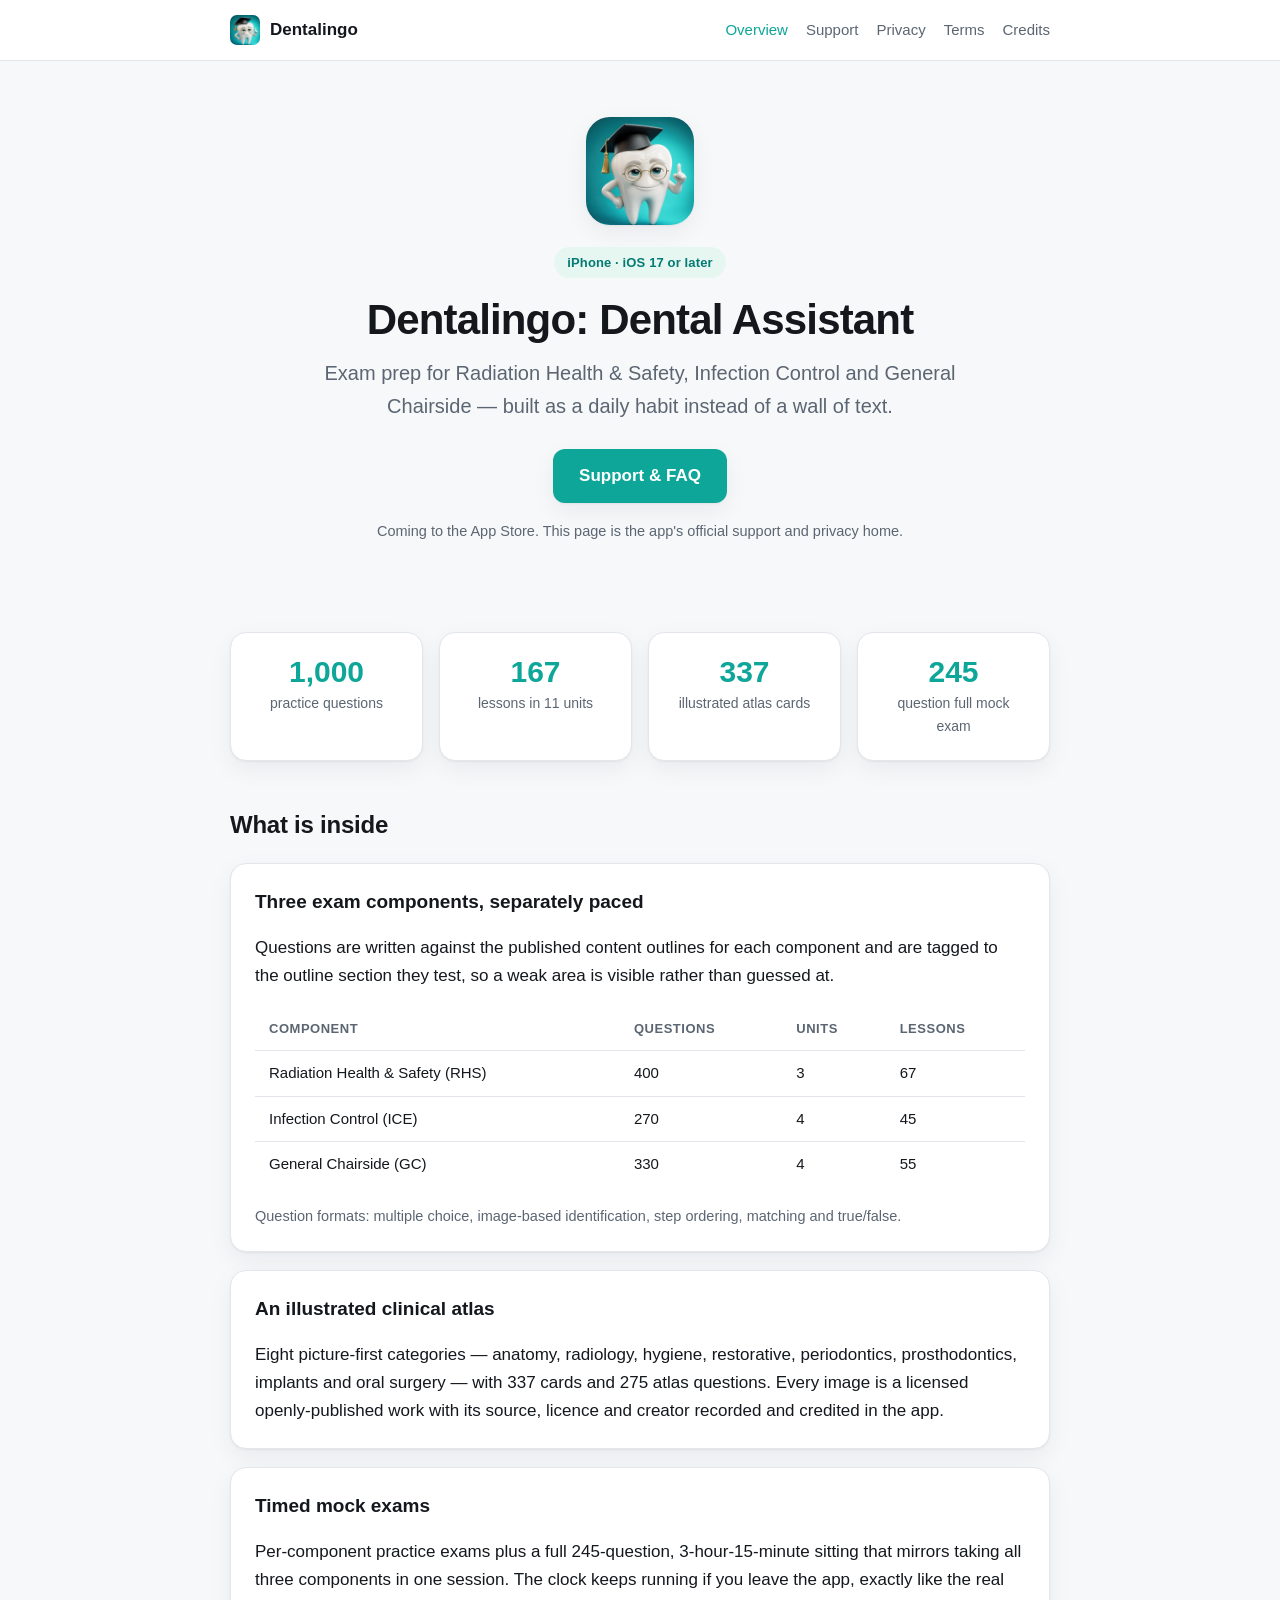
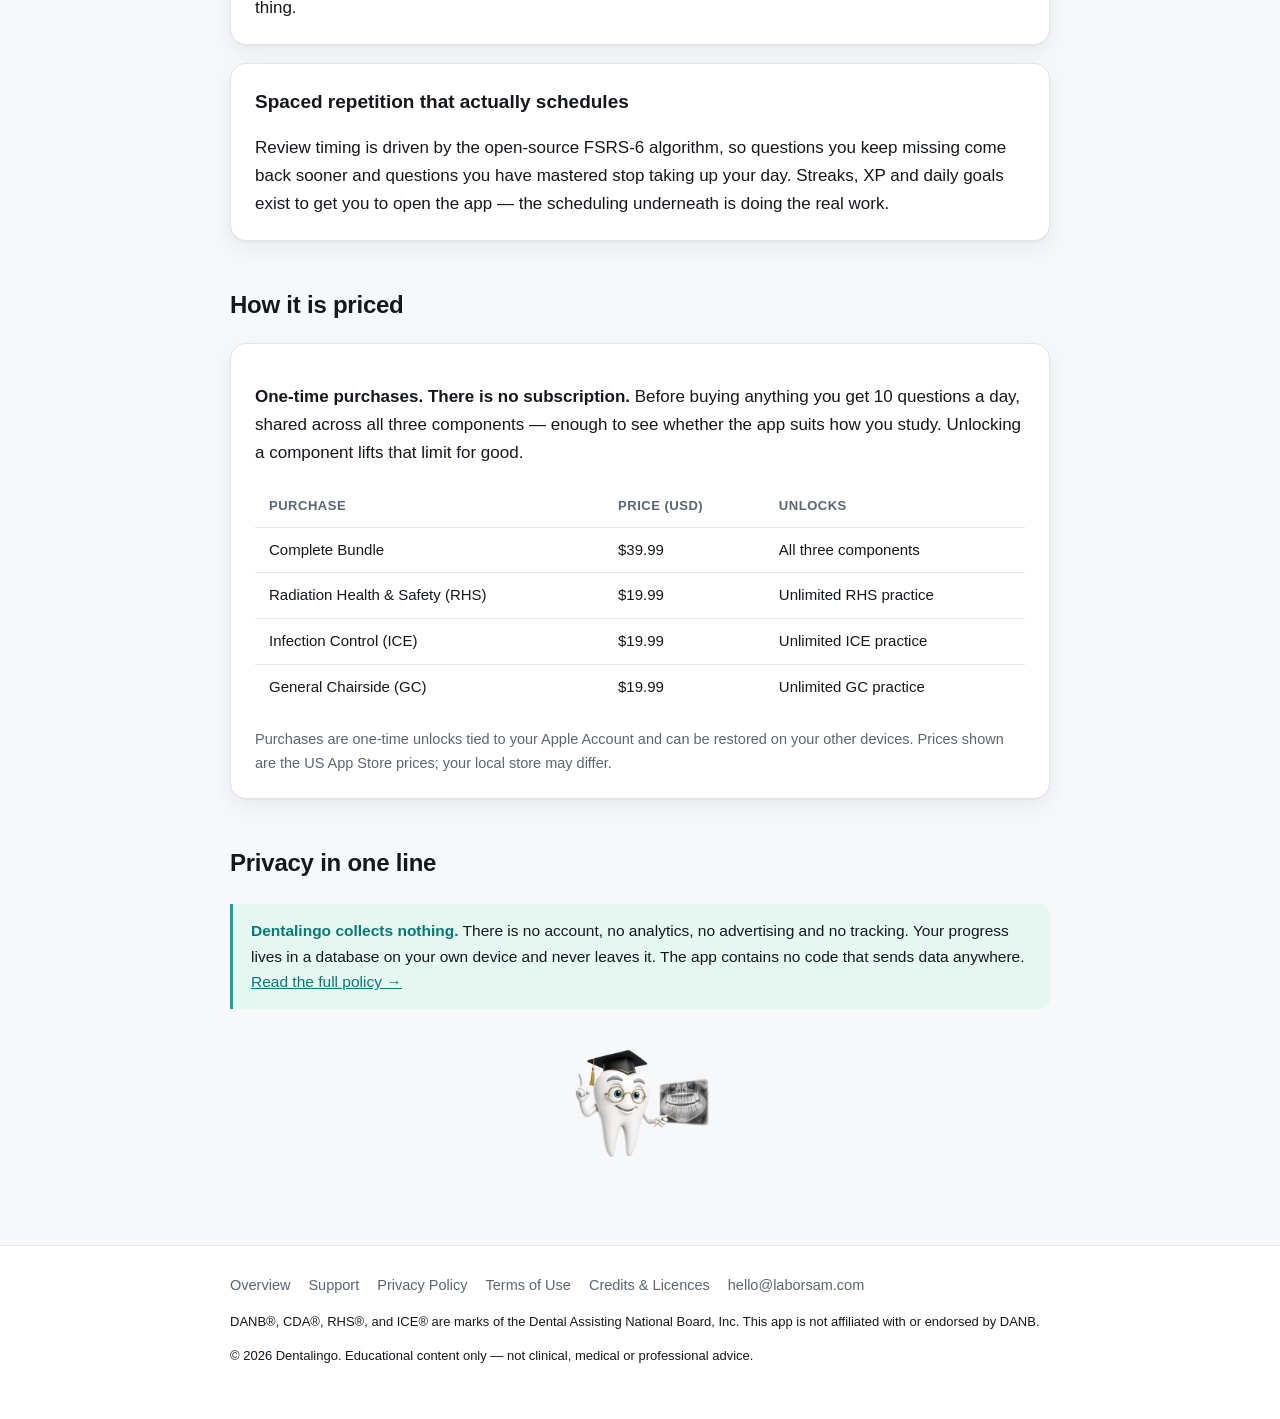
==== dentalingo/index.html @ 99e1a81d "Publish the App Store-facing pages for Dentalingo Apple requires a reachable Support URL and Privacy" ====
<!doctype html>
<html lang="en">
<head>
<meta charset="utf-8">
<meta name="viewport" content="width=device-width, initial-scale=1">
<title>Dentalingo — Dental Assistant Exam Prep for RHS, ICE &amp; GC</title>
<meta name="description" content="Dentalingo is an iOS study app for dental assisting certification exams: 1,000 practice questions across Radiation Health &amp; Safety, Infection Control and General Chairside, an illustrated clinical atlas, and timed mock exams. One-time purchase, no subscription, no account, no tracking.">
<link rel="icon" href="../assets/favicon.png">
<link rel="apple-touch-icon" href="../assets/apple-touch-icon.png">
<link rel="stylesheet" href="../assets/style.css">
<meta property="og:title" content="Dentalingo — Dental Assistant Exam Prep">
<meta property="og:description" content="1,000 practice questions, an illustrated clinical atlas and timed mock exams for RHS, ICE and General Chairside. iPhone. One-time purchase.">
<meta property="og:type" content="website">
</head>
<body>

<header class="site-head">
  <div class="wrap">
    <a class="brand" href="./"><img src="../assets/favicon.png" alt="">Dentalingo</a>
    <nav class="site-nav">
      <a href="./" aria-current="page">Overview</a>
      <a href="support/">Support</a>
      <a href="privacy/">Privacy</a>
      <a href="terms/">Terms</a>
      <a href="credits/">Credits</a>
    </nav>
  </div>
</header>

<div class="wrap">

  <section class="hero">
    <img class="icon" src="../assets/app-icon.png" alt="Dentalingo app icon">
    <span class="badge">iPhone · iOS 17 or later</span>
    <h1>Dentalingo: Dental Assistant</h1>
    <p class="lede">Exam prep for Radiation Health &amp; Safety, Infection Control and
    General Chairside — built as a daily habit instead of a wall of text.</p>
    <p style="margin-top:26px"><a class="btn" href="support/">Support &amp; FAQ</a></p>
    <p class="meta" style="margin-top:14px">Coming to the App Store. This page is the app's
    official support and privacy home.</p>
  </section>

  <main>

    <div class="grid stats">
      <div class="card stat"><span class="n">1,000</span><span class="l">practice questions</span></div>
      <div class="card stat"><span class="n">167</span><span class="l">lessons in 11 units</span></div>
      <div class="card stat"><span class="n">337</span><span class="l">illustrated atlas cards</span></div>
      <div class="card stat"><span class="n">245</span><span class="l">question full mock exam</span></div>
    </div>

    <h2>What is inside</h2>

    <div class="card">
      <h3>Three exam components, separately paced</h3>
      <p>Questions are written against the published content outlines for each component
      and are tagged to the outline section they test, so a weak area is visible rather
      than guessed at.</p>
      <div class="table-scroll">
      <table>
        <thead><tr><th>Component</th><th>Questions</th><th>Units</th><th>Lessons</th></tr></thead>
        <tbody>
          <tr><td>Radiation Health &amp; Safety (RHS)</td><td>400</td><td>3</td><td>67</td></tr>
          <tr><td>Infection Control (ICE)</td><td>270</td><td>4</td><td>45</td></tr>
          <tr><td>General Chairside (GC)</td><td>330</td><td>4</td><td>55</td></tr>
        </tbody>
      </table>
      </div>
      <p class="meta">Question formats: multiple choice, image-based identification,
      step ordering, matching and true/false.</p>
    </div>

    <div class="card">
      <h3>An illustrated clinical atlas</h3>
      <p>Eight picture-first categories — anatomy, radiology, hygiene, restorative,
      periodontics, prosthodontics, implants and oral surgery — with 337 cards and 275
      atlas questions. Every image is a licensed openly-published work with its source,
      licence and creator recorded and credited in the app.</p>
    </div>

    <div class="card">
      <h3>Timed mock exams</h3>
      <p>Per-component practice exams plus a full 245-question, 3-hour-15-minute sitting
      that mirrors taking all three components in one session. The clock keeps running if
      you leave the app, exactly like the real thing.</p>
    </div>

    <div class="card">
      <h3>Spaced repetition that actually schedules</h3>
      <p>Review timing is driven by the open-source FSRS-6 algorithm, so questions you keep
      missing come back sooner and questions you have mastered stop taking up your day.
      Streaks, XP and daily goals exist to get you to open the app — the scheduling underneath
      is doing the real work.</p>
    </div>

    <h2>How it is priced</h2>
    <div class="card">
      <p><strong>One-time purchases. There is no subscription.</strong> Before buying
      anything you get 10 questions a day, shared across all three components — enough to
      see whether the app suits how you study. Unlocking a component lifts that limit for
      good.</p>
      <div class="table-scroll">
      <table>
        <thead><tr><th>Purchase</th><th>Price (USD)</th><th>Unlocks</th></tr></thead>
        <tbody>
          <tr><td>Complete Bundle</td><td>$39.99</td><td>All three components</td></tr>
          <tr><td>Radiation Health &amp; Safety (RHS)</td><td>$19.99</td><td>Unlimited RHS practice</td></tr>
          <tr><td>Infection Control (ICE)</td><td>$19.99</td><td>Unlimited ICE practice</td></tr>
          <tr><td>General Chairside (GC)</td><td>$19.99</td><td>Unlimited GC practice</td></tr>
        </tbody>
      </table>
      </div>
      <p class="meta">Purchases are one-time unlocks tied to your Apple Account and can be
      restored on your other devices. Prices shown are the US App Store prices; your local
      store may differ.</p>
    </div>

    <h2>Privacy in one line</h2>
    <div class="note">
      <strong>Dentalingo collects nothing.</strong> There is no account, no analytics, no
      advertising and no tracking. Your progress lives in a database on your own device
      and never leaves it. The app contains no code that sends data anywhere.
      <a href="privacy/">Read the full policy →</a>
    </div>

    <img class="mascot" src="../assets/mascot-teaching.png" alt="">

  </main>
</div>

<footer class="site-foot">
  <div class="wrap">
    <div class="links">
      <a href="./">Overview</a>
      <a href="support/">Support</a>
      <a href="privacy/">Privacy Policy</a>
      <a href="terms/">Terms of Use</a>
      <a href="credits/">Credits &amp; Licences</a>
      <a href="mailto:hello@laborsam.com">hello@laborsam.com</a>
    </div>
    <p class="legal">DANB&reg;, CDA&reg;, RHS&reg;, and ICE&reg; are marks of the Dental
    Assisting National Board, Inc. This app is not affiliated with or endorsed by DANB.</p>
    <p class="legal">&copy; 2026 Dentalingo. Educational content only — not clinical,
    medical or professional advice.</p>
  </div>
</footer>

</body>
</html>
---- assets/style.css ----
/* Dentalingo site — palette lifted from the app's DesignSystem.swift */
:root {
  --teal:        #0DA699;
  --teal-dark:   #057A73;
  --teal-wash:   #E6F7F2;
  --success:     #26AD61;
  --streak:      #F58C24;
  --xp:          #F2B829;
  --heart:       #EB4D61;

  --bg:          #F7F8FA;
  --surface:     #FFFFFF;
  --border:      #E3E6EB;
  --text:        #14181D;
  --text-2:      #5B6672;
  --shadow:      0 1px 2px rgba(20,24,29,.05), 0 8px 24px rgba(20,24,29,.06);
  --radius:      16px;
  --maxw:        860px;
}

@media (prefers-color-scheme: dark) {
  :root {
    --teal:      #17C2B2;
    --teal-dark: #0DA699;
    --teal-wash: #10312D;
    --bg:        #0E1114;
    --surface:   #171B20;
    --border:    #272D34;
    --text:      #EDF0F3;
    --text-2:    #9AA5B1;
    --shadow:    0 1px 2px rgba(0,0,0,.4), 0 8px 24px rgba(0,0,0,.3);
  }
}

* { box-sizing: border-box; }

html { -webkit-text-size-adjust: 100%; }

body {
  margin: 0;
  padding: 0;
  background: var(--bg);
  color: var(--text);
  font: 400 17px/1.65 -apple-system, BlinkMacSystemFont, "Segoe UI", Inter, Roboto,
        "Helvetica Neue", Arial, sans-serif;
  -webkit-font-smoothing: antialiased;
}

.wrap { max-width: var(--maxw); margin: 0 auto; padding: 0 20px; }

/* ---------- header ---------- */
.site-head {
  border-bottom: 1px solid var(--border);
  background: var(--surface);
  position: sticky; top: 0; z-index: 10;
  backdrop-filter: saturate(180%) blur(12px);
}
.site-head .wrap {
  display: flex; align-items: center; gap: 12px;
  min-height: 60px; flex-wrap: wrap;
}
.brand { display: flex; align-items: center; gap: 10px; text-decoration: none; color: var(--text); font-weight: 700; }
.brand img { width: 30px; height: 30px; border-radius: 7px; display: block; }
.site-nav { margin-left: auto; display: flex; gap: 18px; flex-wrap: wrap; }
.site-nav a { color: var(--text-2); text-decoration: none; font-size: 15px; font-weight: 500; }
.site-nav a:hover, .site-nav a[aria-current="page"] { color: var(--teal); }

/* ---------- hero ---------- */
.hero { padding: 56px 0 44px; text-align: center; }
.hero img.icon {
  width: 108px; height: 108px; border-radius: 24px;
  box-shadow: var(--shadow); display: block; margin: 0 auto 22px;
}
.hero h1 { font-size: clamp(30px, 6vw, 42px); line-height: 1.15; margin: 0 0 12px; letter-spacing: -.02em; }
.hero p.lede { font-size: clamp(17px, 3vw, 20px); color: var(--text-2); margin: 0 auto; max-width: 34em; }

.badge {
  display: inline-block; background: var(--teal-wash); color: var(--teal-dark);
  border-radius: 999px; padding: 5px 13px; font-size: 13px; font-weight: 700;
  letter-spacing: .01em; margin-bottom: 18px;
}
@media (prefers-color-scheme: dark) { .badge { color: var(--teal); } }

/* ---------- content ---------- */
main { padding: 8px 0 64px; }
h2 { font-size: 24px; letter-spacing: -.01em; margin: 44px 0 12px; }
h3 { font-size: 19px; margin: 30px 0 8px; }
p, li { color: var(--text); }
a { color: var(--teal-dark); }
@media (prefers-color-scheme: dark) { a { color: var(--teal); } }
ul, ol { padding-left: 22px; }
li { margin: 6px 0; }
hr { border: 0; border-top: 1px solid var(--border); margin: 40px 0; }

.card {
  background: var(--surface); border: 1px solid var(--border);
  border-radius: var(--radius); padding: 22px 24px; margin: 18px 0;
  box-shadow: var(--shadow);
}
.card h3 { margin-top: 0; }
.card > :last-child { margin-bottom: 0; }

.grid { display: grid; gap: 16px; grid-template-columns: repeat(auto-fit, minmax(230px, 1fr)); margin: 22px 0; }
.grid.stats { grid-template-columns: repeat(auto-fit, minmax(160px, 1fr)); }
.grid .card { margin: 0; }

.stat { text-align: center; }
.stat .n { display: block; font-size: 30px; font-weight: 800; color: var(--teal); line-height: 1.1; }
.stat .l { display: block; font-size: 14px; color: var(--text-2); margin-top: 4px; }

.btn {
  display: inline-block; background: var(--teal); color: #fff !important;
  text-decoration: none; font-weight: 700; padding: 13px 26px;
  border-radius: 12px; box-shadow: var(--shadow);
}
.btn:hover { background: var(--teal-dark); }
.btn.ghost { background: transparent; color: var(--teal-dark) !important; box-shadow: none; border: 1px solid var(--border); }
@media (prefers-color-scheme: dark) { .btn.ghost { color: var(--teal) !important; } }

.note {
  background: var(--teal-wash); border-left: 3px solid var(--teal);
  border-radius: 0 10px 10px 0; padding: 14px 18px; margin: 22px 0;
  font-size: 15.5px;
}
.note strong { color: var(--teal-dark); }
@media (prefers-color-scheme: dark) { .note strong { color: var(--teal); } }

.meta { color: var(--text-2); font-size: 14.5px; }

.mascot { display: block; margin: 0 auto; width: 150px; height: auto; }

/* ---------- tables ---------- */
.table-scroll { overflow-x: auto; margin: 18px 0; -webkit-overflow-scrolling: touch; }
table { border-collapse: collapse; width: 100%; font-size: 15px; min-width: 480px; }
th, td { text-align: left; padding: 10px 14px; border-bottom: 1px solid var(--border); vertical-align: top; }
th { font-weight: 700; color: var(--text-2); font-size: 13px; text-transform: uppercase; letter-spacing: .04em; }
tbody tr:last-child td { border-bottom: 0; }

/* ---------- footer ---------- */
.site-foot {
  border-top: 1px solid var(--border); background: var(--surface);
  padding: 28px 0 40px; font-size: 14.5px; color: var(--text-2);
}
.site-foot .links { display: flex; gap: 18px; flex-wrap: wrap; margin-bottom: 14px; }
.site-foot a { color: var(--text-2); text-decoration: none; }
.site-foot a:hover { color: var(--teal); }
.site-foot .legal { font-size: 13px; line-height: 1.6; }

.toc { font-size: 15.5px; }
.toc a { text-decoration: none; }
.toc a:hover { text-decoration: underline; }

@media (max-width: 560px) {
  .hero { padding: 40px 0 32px; }
  .card { padding: 18px; }
}
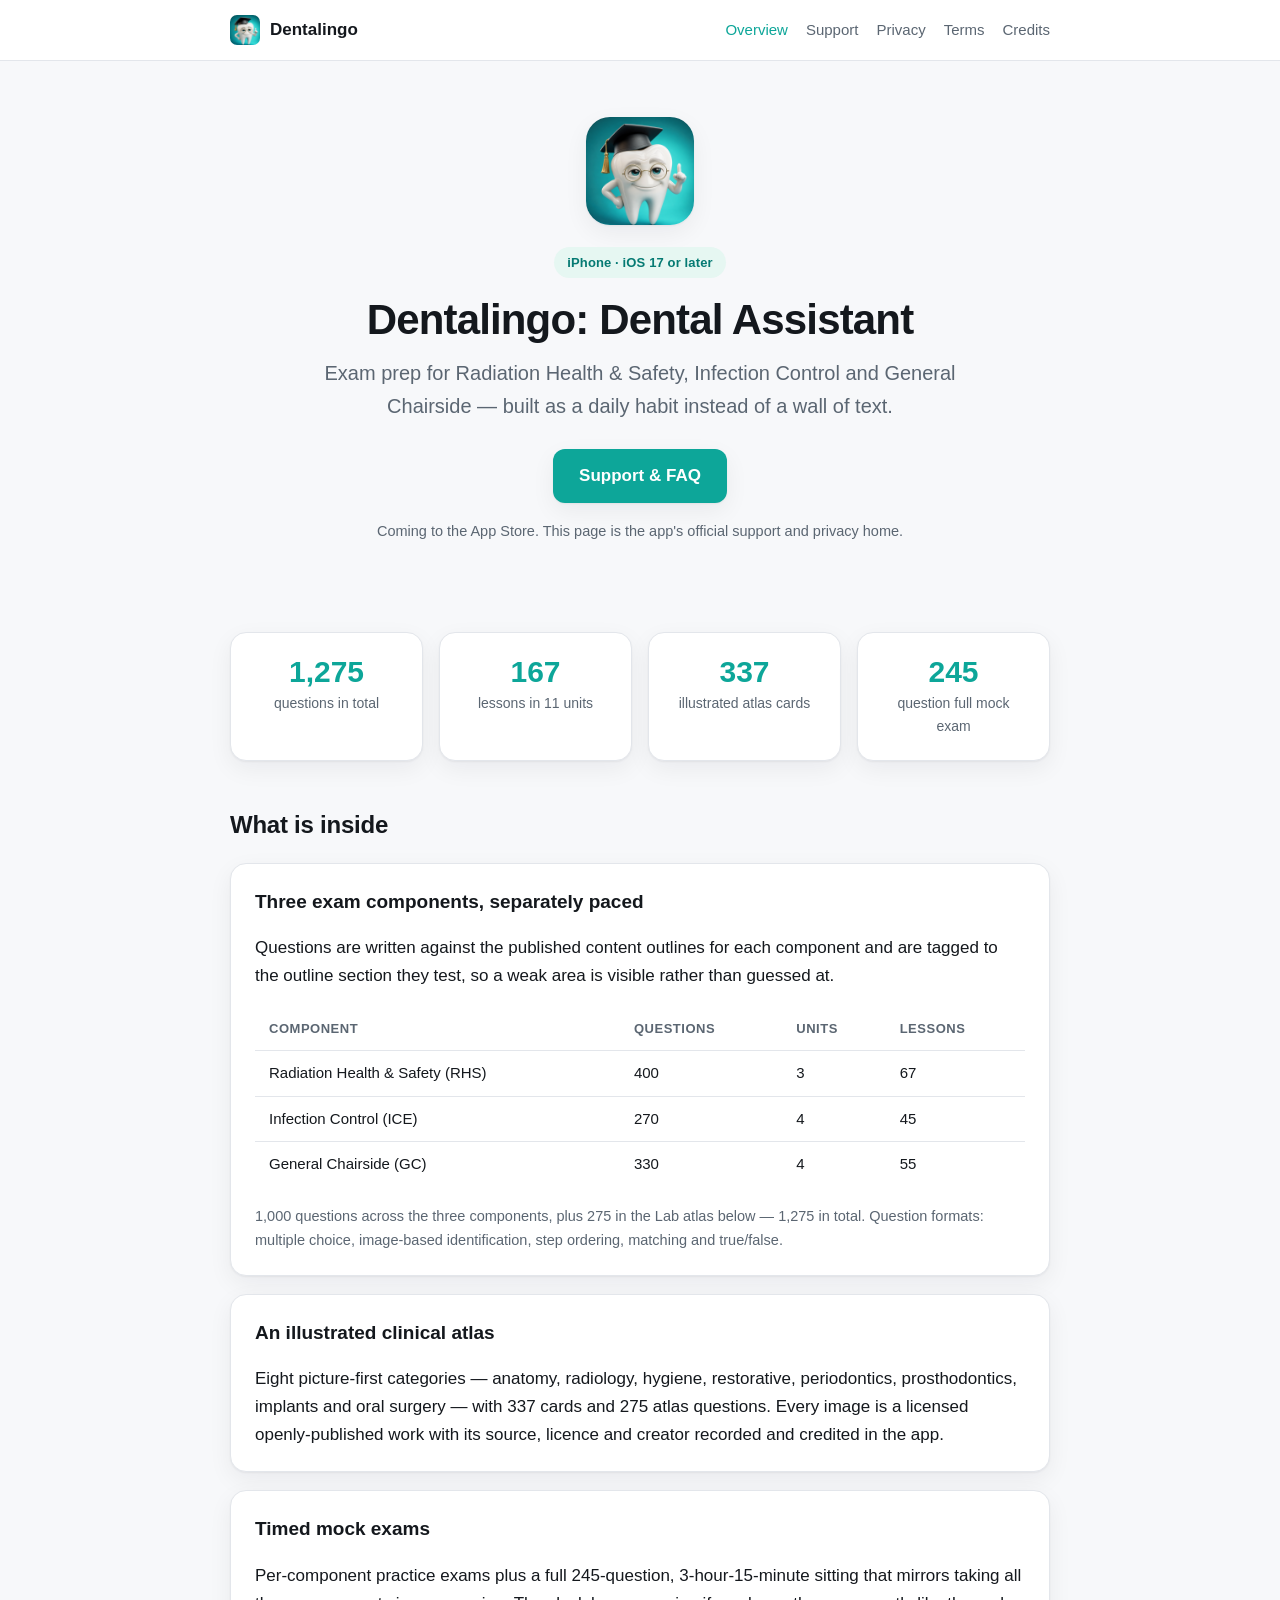
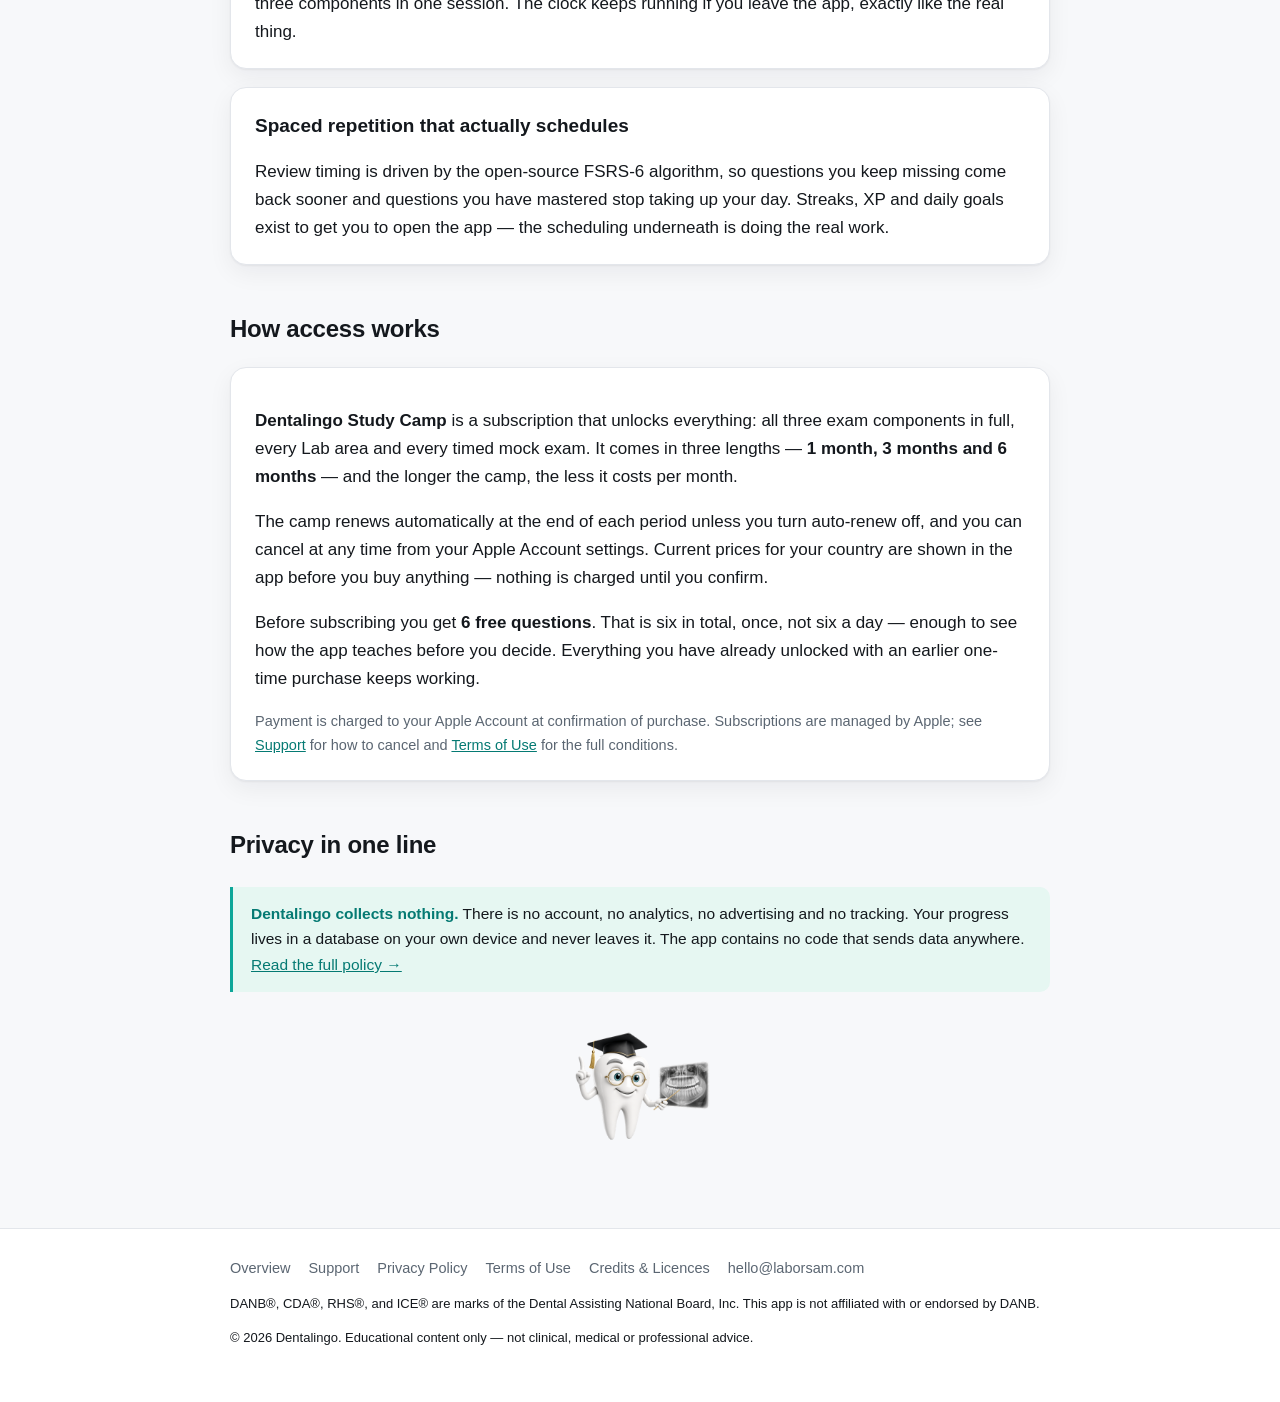
==== commit b3d1d26f: "Switch the pages to the Study Camp subscription, and drop every price The app no longer sells one-ti" ====
--- a/dentalingo/index.html
+++ b/dentalingo/index.html
@@ -4,12 +4,12 @@
 <meta charset="utf-8">
 <meta name="viewport" content="width=device-width, initial-scale=1">
 <title>Dentalingo — Dental Assistant Exam Prep for RHS, ICE &amp; GC</title>
-<meta name="description" content="Dentalingo is an iOS study app for dental assisting certification exams: 1,000 practice questions across Radiation Health &amp; Safety, Infection Control and General Chairside, an illustrated clinical atlas, and timed mock exams. One-time purchase, no subscription, no account, no tracking.">
+<meta name="description" content="Dentalingo is an iOS study app for dental assisting certification exams: 1,275 questions across Radiation Health &amp; Safety, Infection Control and General Chairside, an illustrated clinical atlas, and timed mock exams. No account, no tracking, works offline.">
 <link rel="icon" href="../assets/favicon.png">
 <link rel="apple-touch-icon" href="../assets/apple-touch-icon.png">
 <link rel="stylesheet" href="../assets/style.css">
 <meta property="og:title" content="Dentalingo — Dental Assistant Exam Prep">
-<meta property="og:description" content="1,000 practice questions, an illustrated clinical atlas and timed mock exams for RHS, ICE and General Chairside. iPhone. One-time purchase.">
+<meta property="og:description" content="1,275 questions, an illustrated clinical atlas and timed mock exams for RHS, ICE and General Chairside. iPhone.">
 <meta property="og:type" content="website">
 </head>
 <body>
@@ -43,7 +43,7 @@
   <main>
 
     <div class="grid stats">
-      <div class="card stat"><span class="n">1,000</span><span class="l">practice questions</span></div>
+      <div class="card stat"><span class="n">1,275</span><span class="l">questions in total</span></div>
       <div class="card stat"><span class="n">167</span><span class="l">lessons in 11 units</span></div>
       <div class="card stat"><span class="n">337</span><span class="l">illustrated atlas cards</span></div>
       <div class="card stat"><span class="n">245</span><span class="l">question full mock exam</span></div>
@@ -66,8 +66,9 @@
         </tbody>
       </table>
       </div>
-      <p class="meta">Question formats: multiple choice, image-based identification,
-      step ordering, matching and true/false.</p>
+      <p class="meta">1,000 questions across the three components, plus 275 in the Lab
+      atlas below — 1,275 in total. Question formats: multiple choice, image-based
+      identification, step ordering, matching and true/false.</p>
     </div>
 
     <div class="card">
@@ -93,26 +94,22 @@
       is doing the real work.</p>
     </div>
 
-    <h2>How it is priced</h2>
+    <h2>How access works</h2>
     <div class="card">
-      <p><strong>One-time purchases. There is no subscription.</strong> Before buying
-      anything you get 10 questions a day, shared across all three components — enough to
-      see whether the app suits how you study. Unlocking a component lifts that limit for
-      good.</p>
-      <div class="table-scroll">
-      <table>
-        <thead><tr><th>Purchase</th><th>Price (USD)</th><th>Unlocks</th></tr></thead>
-        <tbody>
-          <tr><td>Complete Bundle</td><td>$39.99</td><td>All three components</td></tr>
-          <tr><td>Radiation Health &amp; Safety (RHS)</td><td>$19.99</td><td>Unlimited RHS practice</td></tr>
-          <tr><td>Infection Control (ICE)</td><td>$19.99</td><td>Unlimited ICE practice</td></tr>
-          <tr><td>General Chairside (GC)</td><td>$19.99</td><td>Unlimited GC practice</td></tr>
-        </tbody>
-      </table>
-      </div>
-      <p class="meta">Purchases are one-time unlocks tied to your Apple Account and can be
-      restored on your other devices. Prices shown are the US App Store prices; your local
-      store may differ.</p>
+      <p><strong>Dentalingo Study Camp</strong> is a subscription that unlocks everything:
+      all three exam components in full, every Lab area and every timed mock exam. It comes
+      in three lengths — <strong>1 month, 3 months and 6 months</strong> — and the longer
+      the camp, the less it costs per month.</p>
+      <p>The camp renews automatically at the end of each period unless you turn auto-renew
+      off, and you can cancel at any time from your Apple Account settings. Current prices
+      for your country are shown in the app before you buy anything — nothing is charged
+      until you confirm.</p>
+      <p>Before subscribing you get <strong>6 free questions</strong>. That is six in total,
+      once, not six a day — enough to see how the app teaches before you decide. Everything
+      you have already unlocked with an earlier one-time purchase keeps working.</p>
+      <p class="meta">Payment is charged to your Apple Account at confirmation of purchase.
+      Subscriptions are managed by Apple; see <a href="support/">Support</a> for how to
+      cancel and <a href="terms/">Terms of Use</a> for the full conditions.</p>
     </div>
 
     <h2>Privacy in one line</h2>
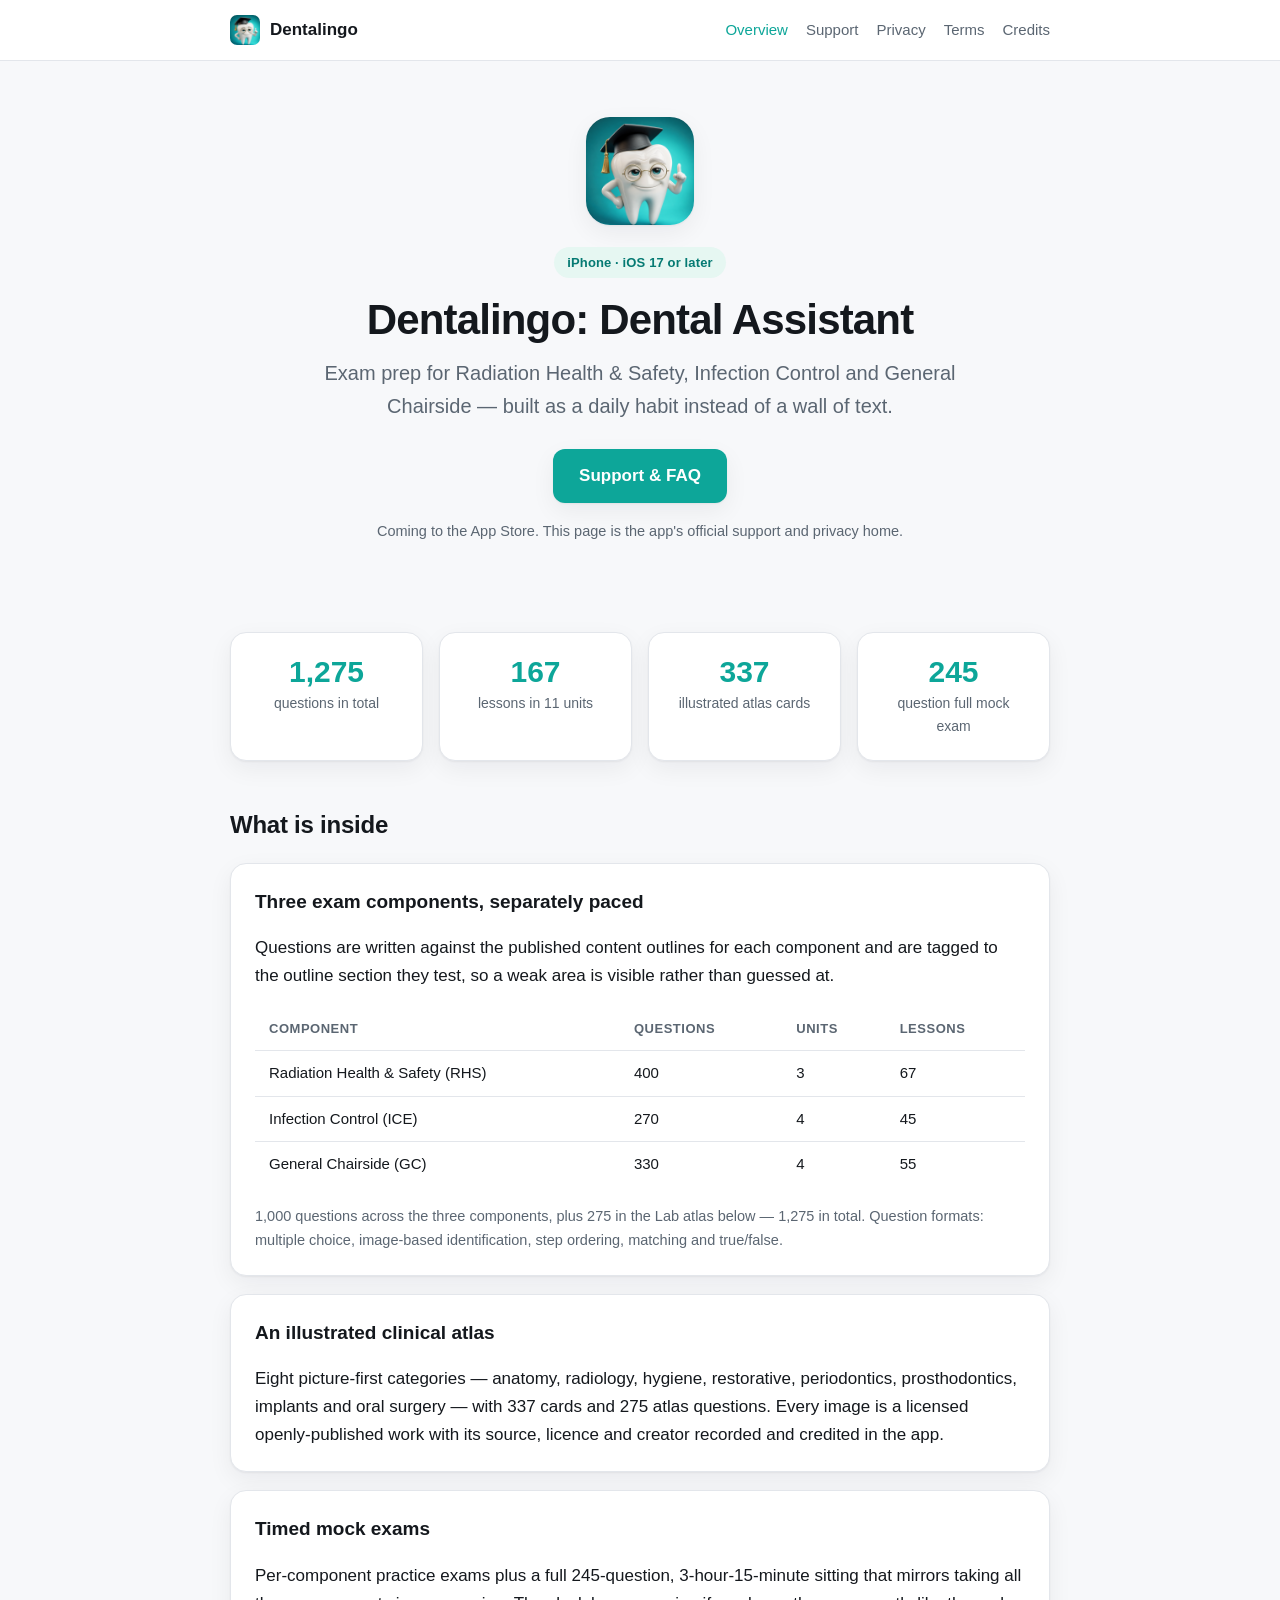
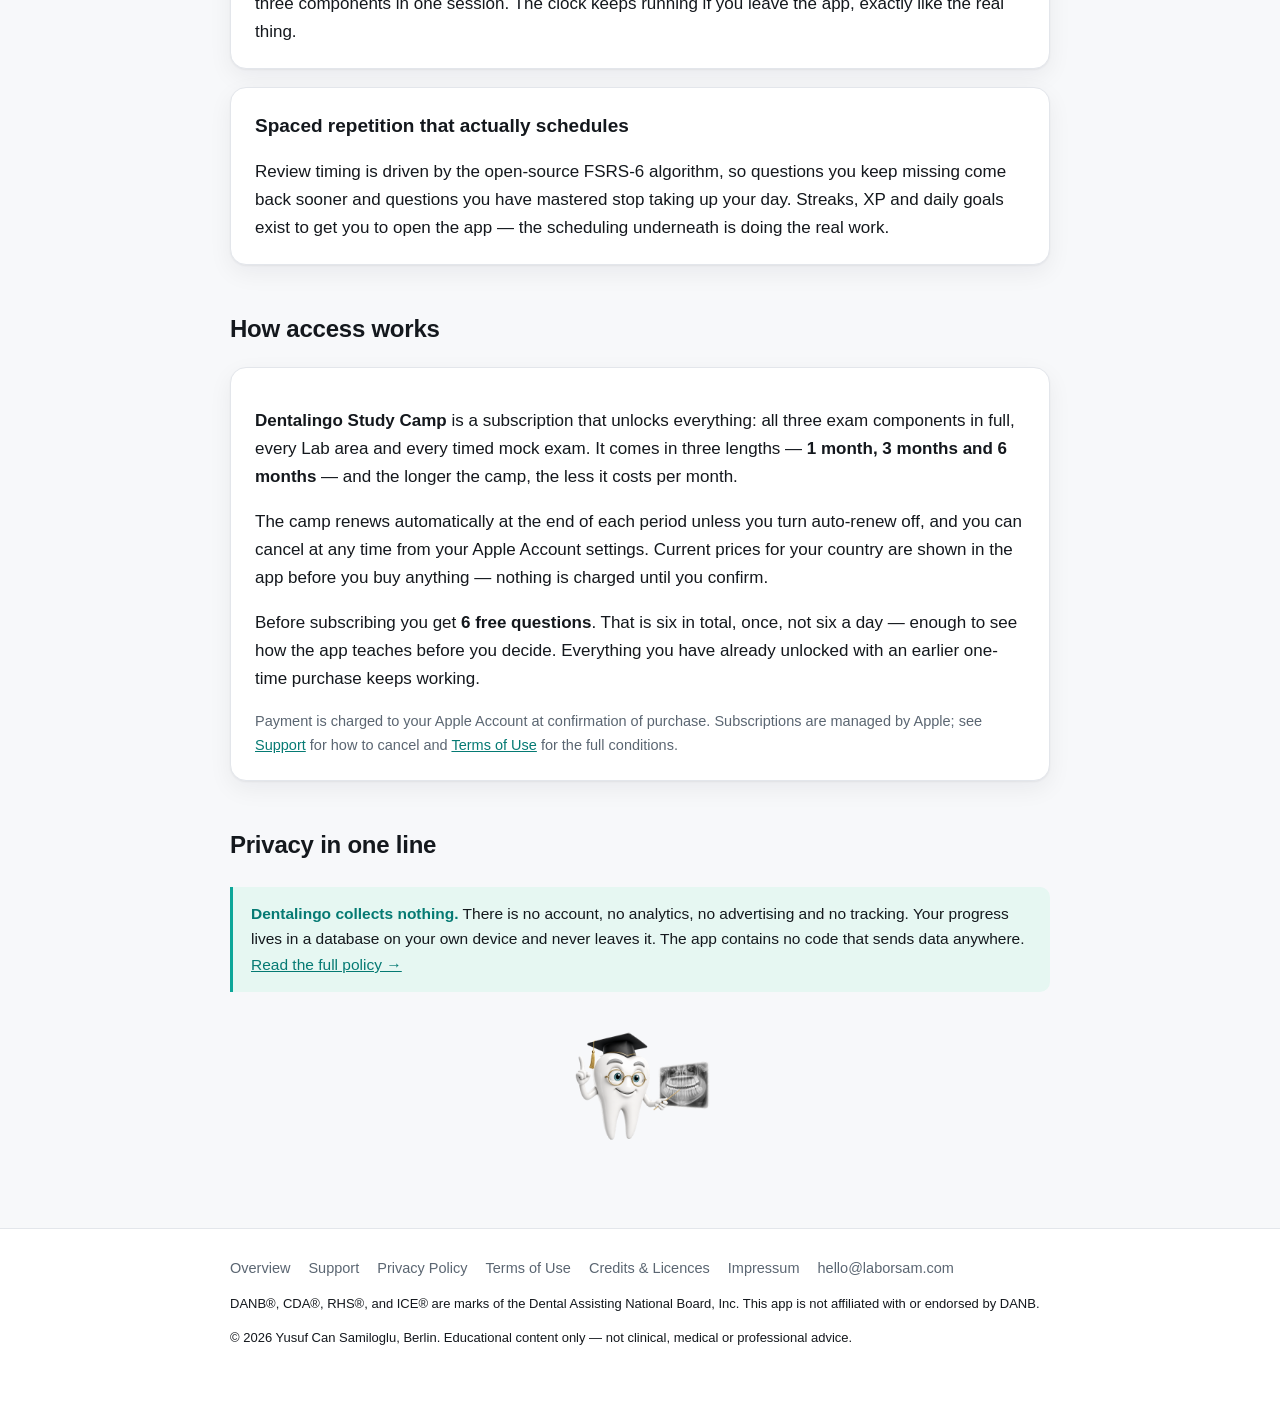
==== commit be1d1ea2: "Add the Impressum, and link it from every page A website operated from Germany owes an Impressum und" ====
--- a/dentalingo/index.html
+++ b/dentalingo/index.html
@@ -133,11 +133,12 @@
       <a href="privacy/">Privacy Policy</a>
       <a href="terms/">Terms of Use</a>
       <a href="credits/">Credits &amp; Licences</a>
+      <a href="../impressum/">Impressum</a>
       <a href="mailto:hello@laborsam.com">hello@laborsam.com</a>
     </div>
     <p class="legal">DANB&reg;, CDA&reg;, RHS&reg;, and ICE&reg; are marks of the Dental
     Assisting National Board, Inc. This app is not affiliated with or endorsed by DANB.</p>
-    <p class="legal">&copy; 2026 Dentalingo. Educational content only — not clinical,
+    <p class="legal">&copy; 2026 Yusuf Can Samiloglu, Berlin. Educational content only — not clinical,
     medical or professional advice.</p>
   </div>
 </footer>
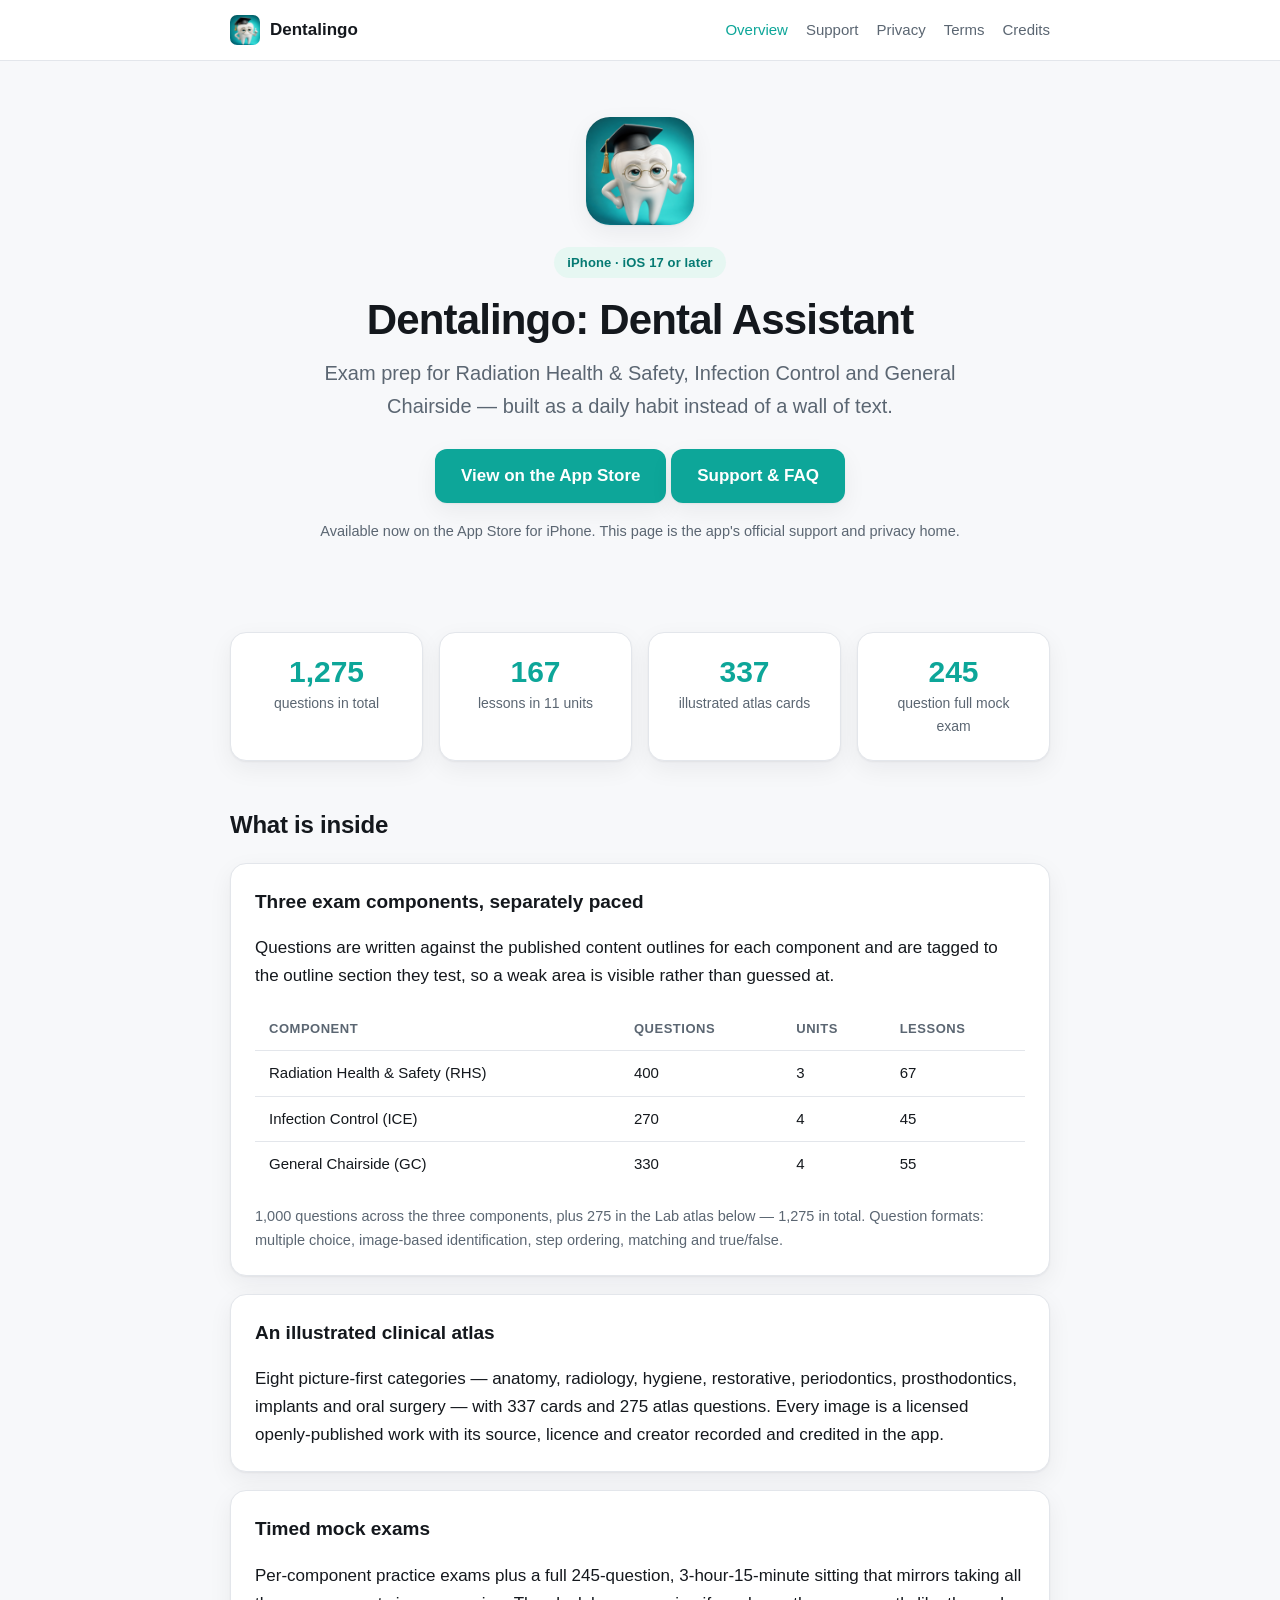
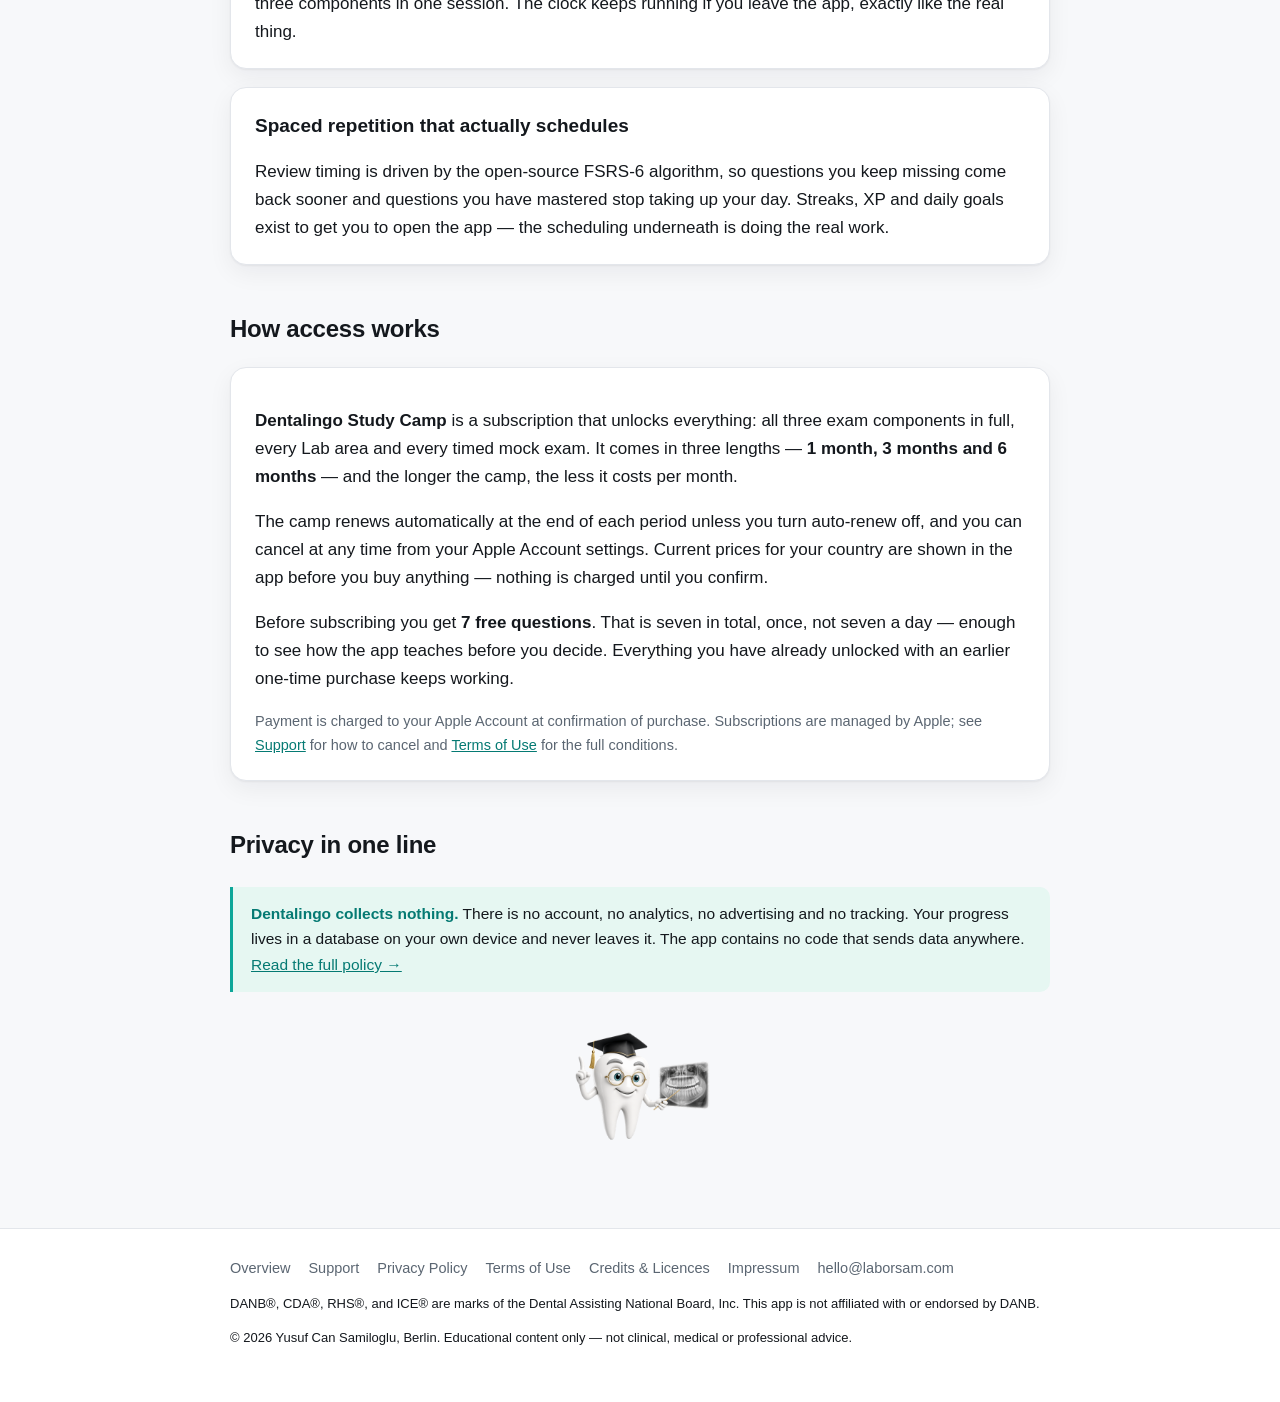
==== commit f02f83e1: "Dentalingo is live: link the App Store listing, correct the free tier to seven questions, add sitema" ====
--- a/dentalingo/index.html
+++ b/dentalingo/index.html
@@ -35,9 +35,10 @@
     <h1>Dentalingo: Dental Assistant</h1>
     <p class="lede">Exam prep for Radiation Health &amp; Safety, Infection Control and
     General Chairside — built as a daily habit instead of a wall of text.</p>
-    <p style="margin-top:26px"><a class="btn" href="support/">Support &amp; FAQ</a></p>
-    <p class="meta" style="margin-top:14px">Coming to the App Store. This page is the app's
-    official support and privacy home.</p>
+    <p style="margin-top:26px"><a class="btn" href="https://apps.apple.com/us/app/dentalingo-dental-assistant/id6804293235">View on the App Store</a>
+    <a class="btn" href="support/">Support &amp; FAQ</a></p>
+    <p class="meta" style="margin-top:14px">Available now on the App Store for iPhone. This page
+    is the app's official support and privacy home.</p>
   </section>
 
   <main>
@@ -104,8 +105,8 @@
       off, and you can cancel at any time from your Apple Account settings. Current prices
       for your country are shown in the app before you buy anything — nothing is charged
       until you confirm.</p>
-      <p>Before subscribing you get <strong>6 free questions</strong>. That is six in total,
-      once, not six a day — enough to see how the app teaches before you decide. Everything
+      <p>Before subscribing you get <strong>7 free questions</strong>. That is seven in total,
+      once, not seven a day — enough to see how the app teaches before you decide. Everything
       you have already unlocked with an earlier one-time purchase keeps working.</p>
       <p class="meta">Payment is charged to your Apple Account at confirmation of purchase.
       Subscriptions are managed by Apple; see <a href="support/">Support</a> for how to
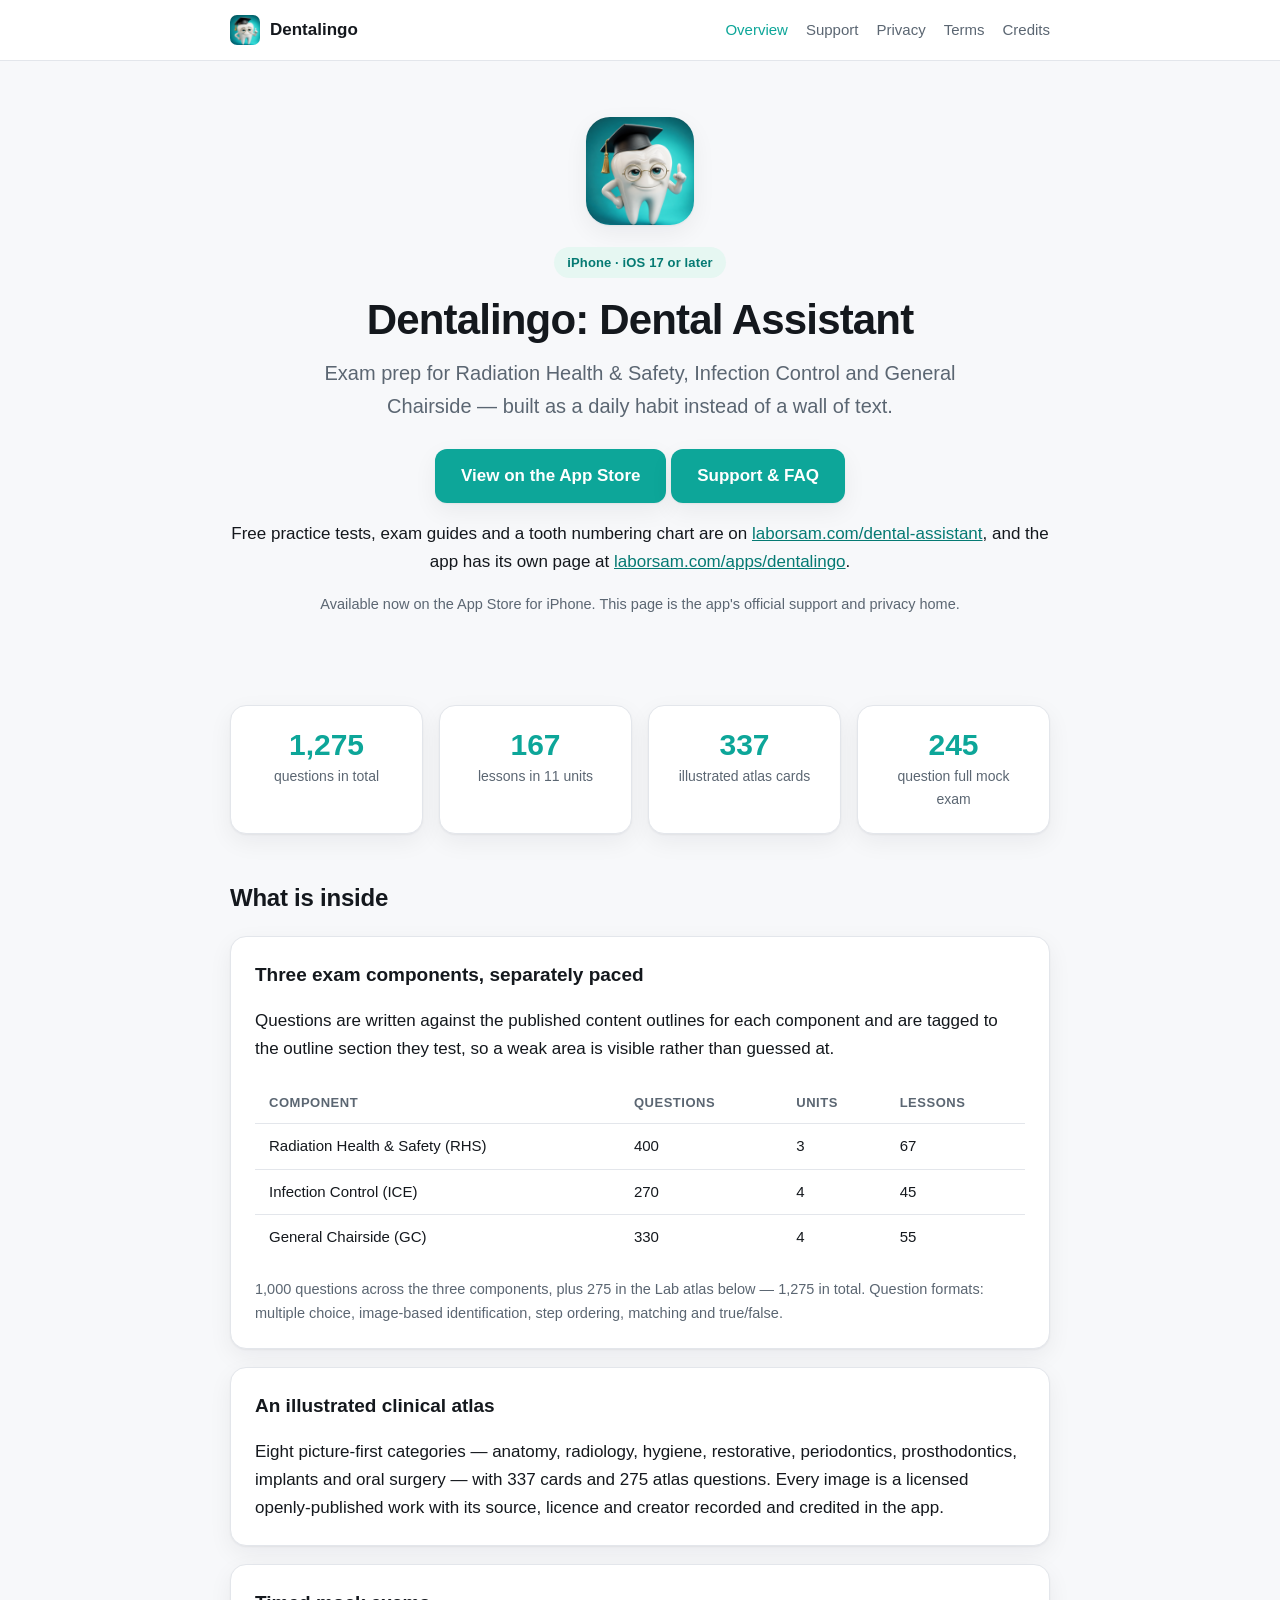
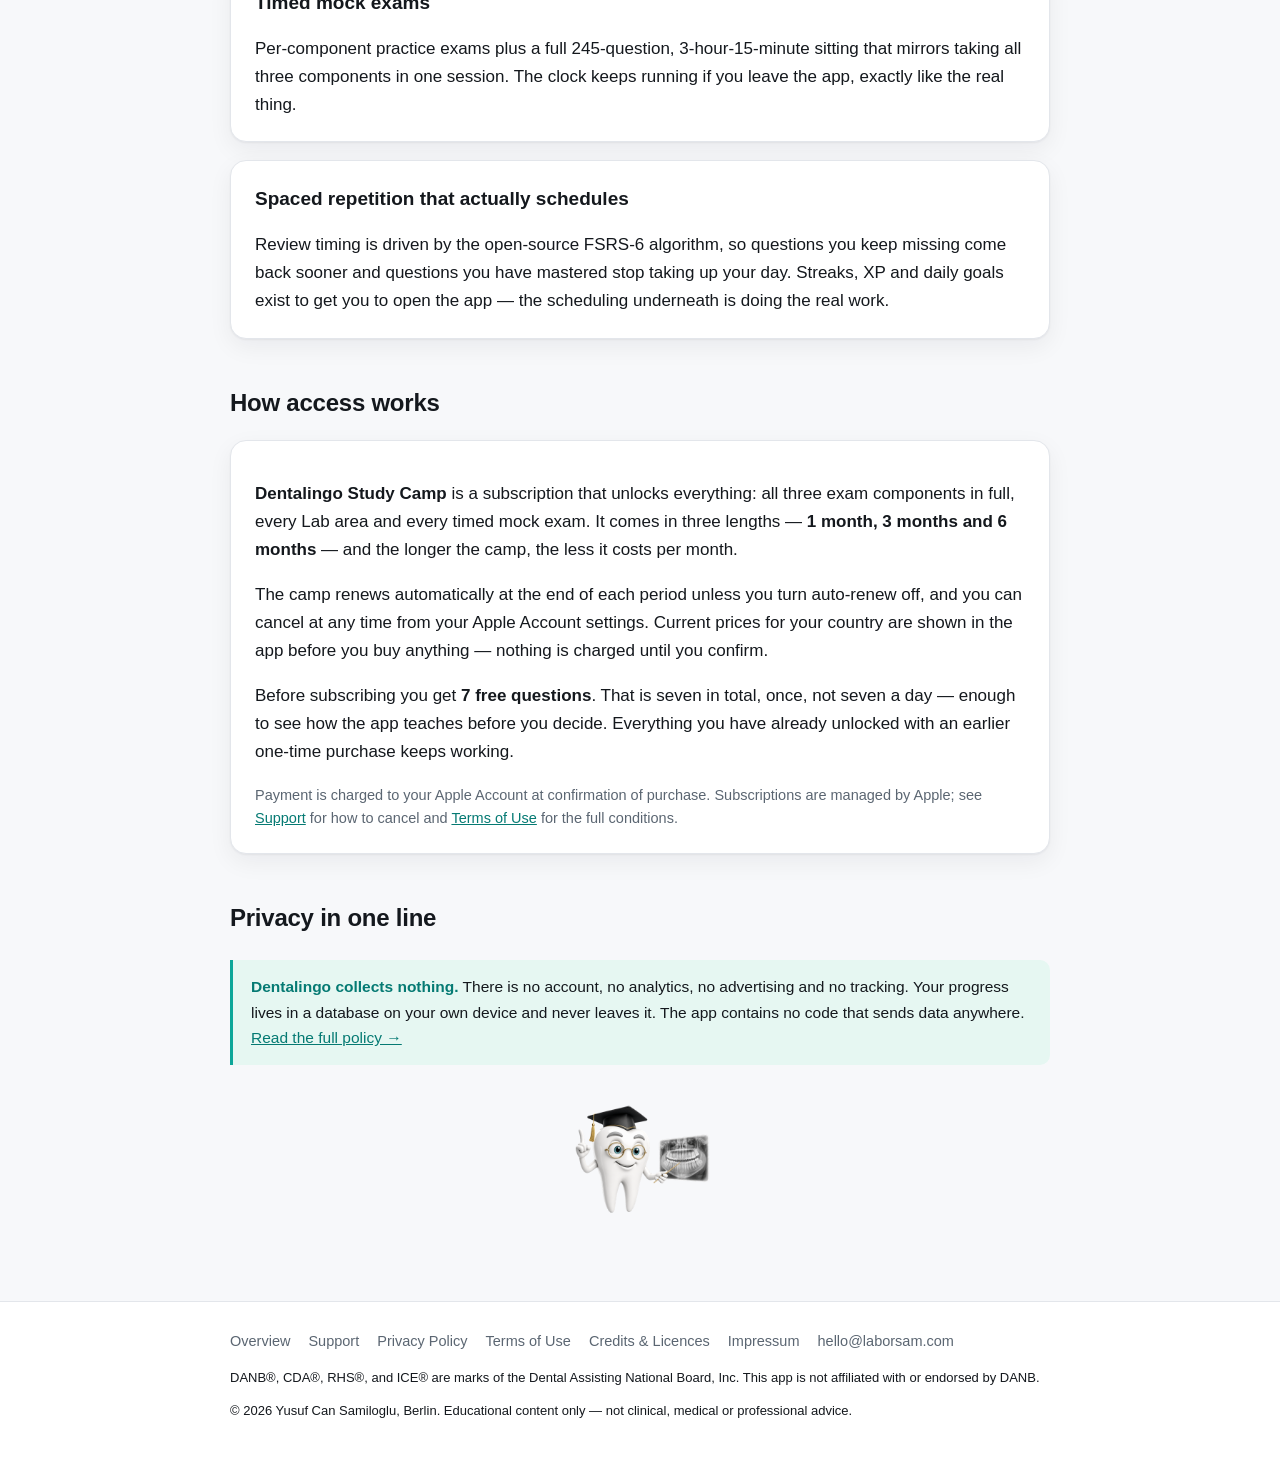
==== commit 40dd75b0: "The overview page never linked the pages it exists to support Plain links to the dental section and " ====
--- a/dentalingo/index.html
+++ b/dentalingo/index.html
@@ -37,6 +37,9 @@
     General Chairside — built as a daily habit instead of a wall of text.</p>
     <p style="margin-top:26px"><a class="btn" href="https://apps.apple.com/us/app/dentalingo-dental-assistant/id6804293235">View on the App Store</a>
     <a class="btn" href="support/">Support &amp; FAQ</a></p>
+    <p>Free practice tests, exam guides and a tooth numbering chart are on
+    <a href="https://laborsam.com/dental-assistant">laborsam.com/dental-assistant</a>, and the app has its
+    own page at <a href="https://laborsam.com/apps/dentalingo">laborsam.com/apps/dentalingo</a>.</p>
     <p class="meta" style="margin-top:14px">Available now on the App Store for iPhone. This page
     is the app's official support and privacy home.</p>
   </section>
